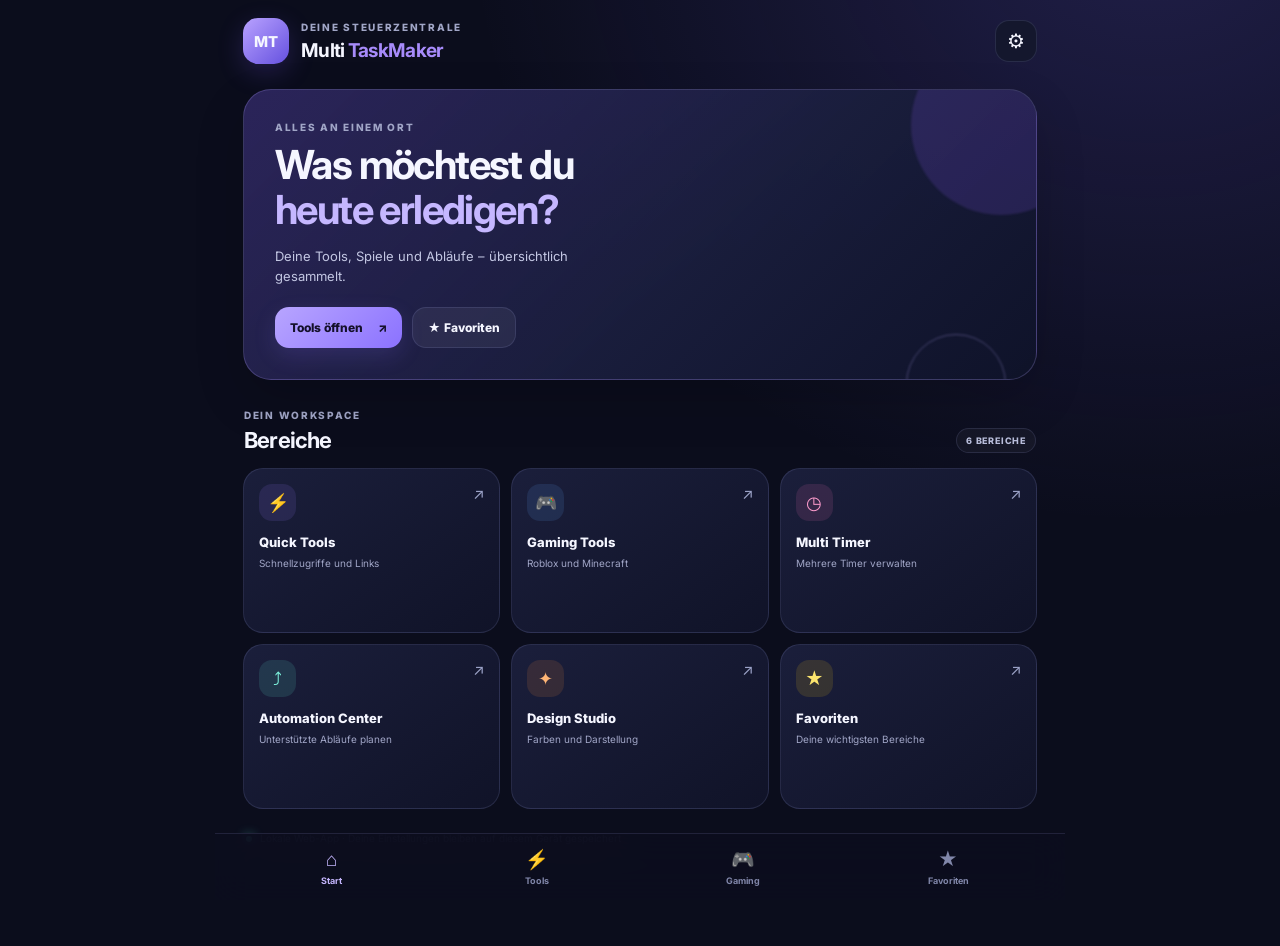
==== index.html @ 3b19aeaa "Add files via upload" ====
<!doctype html>
<html lang="de">
<head>
  <meta charset="utf-8">
  <meta name="viewport" content="width=device-width, initial-scale=1, viewport-fit=cover">
  <meta name="theme-color" content="#11142b">
  <meta name="description" content="Multi TaskMaker – persönliche Schnelltools, Gaming-Profile, Timer und Abläufe.">
  <link rel="manifest" href="manifest.webmanifest">
  <link rel="icon" href="icon.svg" type="image/svg+xml">
  <title>Multi TaskMaker</title>
  <link rel="stylesheet" href="styles.css">
</head>
<body>
  <div class="app-shell">
    <header class="topbar">
      <div class="brand-mark" aria-hidden="true">MT</div>
      <div class="brand-copy">
        <p class="eyebrow">DEINE STEUERZENTRALE</p>
        <h1>Multi <span>TaskMaker</span></h1>
      </div>
      <button class="icon-button" id="open-settings" aria-label="Einstellungen öffnen" title="Einstellungen">⚙</button>
    </header>

    <main>
      <section class="hero">
        <div class="hero-orb orb-one"></div><div class="hero-orb orb-two"></div>
        <p class="eyebrow">ALLES AN EINEM ORT</p>
        <h2>Was möchtest du<br><span>heute erledigen?</span></h2>
        <p class="hero-copy">Deine Tools, Spiele und Abläufe – übersichtlich gesammelt.</p>
        <div class="hero-actions">
          <button class="primary-button" data-view="tools">Tools öffnen <span>↗</span></button>
          <button class="secondary-button" data-view="favorites">★ Favoriten</button>
        </div>
      </section>

      <section class="section-heading">
        <div><p class="eyebrow">DEIN WORKSPACE</p><h2>Bereiche</h2></div>
        <span class="small-pill" id="mode-count">6 BEREICHE</span>
      </section>

      <section class="mode-grid" id="mode-grid">
        <button class="mode-card" data-view="tools"><span class="mode-icon purple">⚡</span><span class="mode-title">Quick Tools</span><span class="mode-desc">Schnellzugriffe und Links</span><span class="card-arrow">↗</span></button>
        <button class="mode-card" data-view="gaming"><span class="mode-icon blue">🎮</span><span class="mode-title">Gaming Tools</span><span class="mode-desc">Roblox und Minecraft</span><span class="card-arrow">↗</span></button>
        <button class="mode-card" data-view="timers"><span class="mode-icon pink">◷</span><span class="mode-title">Multi Timer</span><span class="mode-desc">Mehrere Timer verwalten</span><span class="card-arrow">↗</span></button>
        <button class="mode-card" data-view="automation"><span class="mode-icon teal">⤴</span><span class="mode-title">Automation Center</span><span class="mode-desc">Unterstützte Abläufe planen</span><span class="card-arrow">↗</span></button>
        <button class="mode-card" data-view="appearance"><span class="mode-icon orange">✦</span><span class="mode-title">Design Studio</span><span class="mode-desc">Farben und Darstellung</span><span class="card-arrow">↗</span></button>
        <button class="mode-card" data-view="favorites"><span class="mode-icon gold">★</span><span class="mode-title">Favoriten</span><span class="mode-desc">Deine wichtigsten Bereiche</span><span class="card-arrow">↗</span></button>
      </section>

      <section class="view-panel hidden" id="view-panel" aria-live="polite">
        <div class="view-topline">
          <button class="back-button" id="back-home">← Startseite</button>
          <span class="small-pill" id="view-label">BEREICH</span>
        </div>
        <div id="view-content"></div>
      </section>
      <section class="footer-note">
        <span class="status-dot"></span>
        <span>Lokale Web-App · Deine Einstellungen bleiben auf diesem Gerät gespeichert</span>
      </section>
    </main>

    <nav class="bottom-nav" aria-label="Hauptnavigation">
      <button class="nav-item active" data-view="home"><span>⌂</span>Start</button>
      <button class="nav-item" data-view="tools"><span>⚡</span>Tools</button>
      <button class="nav-item" data-view="gaming"><span>🎮</span>Gaming</button>
      <button class="nav-item" data-view="favorites"><span>★</span>Favoriten</button>
    </nav>
    <div class="toast" id="toast" role="status"></div>
  </div>
  <script src="app.js"></script>
</body>
</html>
---- styles.css ----
@import url('https://fonts.googleapis.com/css2?family=Inter:wght@400;500;600;700;800&display=swap');
:root{--bg:#0b0d1c;--panel:#14172d;--panel2:#191d38;--text:#f5f6ff;--muted:#a1a6c7;--line:rgba(177,184,255,.13);--purple:#a78bfa;--blue:#60a5fa;--pink:#f472b6;--teal:#5eead4;--gold:#facc15;--accent:#a78bfa;--accent2:#6d5ce8;--radius:22px}
*{box-sizing:border-box}html{min-height:100%;background:var(--bg)}body{margin:0;background:radial-gradient(ellipse at 90% -10%,rgba(109,92,232,.22),transparent 42%),var(--bg);color:var(--text);font-family:Inter,-apple-system,BlinkMacSystemFont,"Segoe UI",sans-serif;min-height:100vh}button,input,select,textarea{font:inherit}button{cursor:pointer;color:inherit}.app-shell{max-width:850px;margin:0 auto;padding:calc(18px + env(safe-area-inset-top)) 18px calc(95px + env(safe-area-inset-bottom))}.topbar{display:flex;align-items:center;gap:12px;margin-bottom:25px}.brand-mark{width:46px;height:46px;display:grid;place-items:center;border-radius:15px;background:linear-gradient(135deg,#b9a2ff,#6551df);font-size:15px;font-weight:800;box-shadow:0 8px 26px #7c5cff35}.brand-copy{flex:1}.eyebrow{font-size:10px;letter-spacing:1.7px;color:var(--muted);font-weight:800;margin:0 0 6px}.brand-copy h1{font-size:19px;letter-spacing:-.7px;margin:0}.brand-copy h1 span{color:var(--accent)}.icon-button{width:42px;height:42px;border-radius:14px;border:1px solid var(--line);background:var(--panel);font-size:20px}.hero{position:relative;overflow:hidden;border:1px solid rgba(183,165,255,.23);border-radius:28px;padding:25px 22px 22px;background:linear-gradient(135deg,rgba(83,66,166,.45),rgba(26,30,61,.95) 58%,rgba(15,19,41,.98));box-shadow:0 20px 50px rgba(0,0,0,.16);margin-bottom:29px}.hero h2{font-size:clamp(27px,7vw,38px);line-height:1.12;letter-spacing:-1.6px;margin:10px 0 12px;position:relative}.hero h2 span{color:#c5b7ff}.hero-copy{color:#c3c7e3;font-size:13px;line-height:1.6;max-width:330px;position:relative}.hero-orb{position:absolute;border-radius:50%;filter:blur(1px);pointer-events:none}.orb-one{width:180px;height:180px;background:#8b5cf6;opacity:.17;right:-55px;top:-55px}.orb-two{width:100px;height:100px;border:1px solid #bbaaff55;right:30px;bottom:-55px}.hero-actions{display:flex;gap:10px;flex-wrap:wrap;margin-top:20px;position:relative}.primary-button,.secondary-button,.action-button{border:0;border-radius:14px;padding:12px 15px;font-size:12px;font-weight:800}.primary-button{background:linear-gradient(135deg,#b8a5ff,#8b72ff);color:#14102a;box-shadow:0 8px 22px #8b72ff28}.primary-button span{margin-left:12px}.secondary-button,.action-button{background:rgba(255,255,255,.06);border:1px solid var(--line);color:var(--text)}.section-heading{display:flex;justify-content:space-between;align-items:end;margin:0 1px 15px}.section-heading h2{margin:0;font-size:22px;letter-spacing:-.8px}.small-pill{border:1px solid var(--line);background:rgba(255,255,255,.035);color:#b9bedb;border-radius:99px;padding:6px 9px;font-size:9px;font-weight:800;letter-spacing:.8px}.mode-grid{display:grid;grid-template-columns:repeat(2,minmax(0,1fr));gap:11px}.mode-card{position:relative;text-align:left;min-height:150px;padding:15px;border-radius:20px;border:1px solid var(--line);background:linear-gradient(145deg,rgba(28,32,61,.95),rgba(17,20,41,.95));display:flex;flex-direction:column;align-items:flex-start;transition:transform .15s,border-color .15s}.mode-card:active{transform:scale(.98)}.mode-card:hover{border-color:#a78bfa60}.mode-icon{width:37px;height:37px;border-radius:13px;display:grid;place-items:center;font-size:18px;margin-bottom:13px}.purple{background:#9b7bff20;color:#bba7ff}.blue{background:#60a5fa20;color:#7cb8ff}.pink{background:#f472b620;color:#ff9dce}.teal{background:#5eead420;color:#7df3dd}.orange{background:#fb923c20;color:#ffb575}.gold{background:#facc1520;color:#fce56d}.mode-title{font-size:13px;font-weight:800;margin-bottom:6px}.mode-desc{font-size:10px;color:var(--muted);line-height:1.45;padding-right:8px}.card-arrow{position:absolute;right:14px;top:15px;color:#9ca3c8;font-size:15px}.view-panel{margin-top:24px;padding:19px;border:1px solid var(--line);background:rgba(19,22,45,.95);border-radius:24px;min-height:200px}.hidden{display:none!important}.view-topline{display:flex;align-items:center;justify-content:space-between;margin-bottom:18px}.back-button{background:none;border:0;color:#c6b9ff;font-size:12px;font-weight:700;padding:5px 0}.view-title{font-size:24px;letter-spacing:-1px;margin:0 0 7px}.view-subtitle{font-size:12px;color:var(--muted);line-height:1.6;margin:0 0 20px}.tool-list{display:grid;gap:10px}.tool-row{display:flex;align-items:center;gap:12px;padding:13px;border:1px solid var(--line);background:rgba(255,255,255,.025);border-radius:16px}.tool-row .tool-symbol{width:38px;height:38px;border-radius:12px;display:grid;place-items:center;background:#9b7bff1d;font-size:18px;flex-shrink:0}.tool-main{flex:1;min-width:0}.tool-main strong{display:block;font-size:12px;margin-bottom:4px}.tool-main small{display:block;color:var(--muted);font-size:10px;line-height:1.4}.tool-actions{display:flex;gap:6px;align-items:center}.mini-button{border:1px solid var(--line);background:#ffffff08;border-radius:10px;padding:8px 9px;font-size:11px}.mini-button.fav{color:#fce56d}.field{display:grid;gap:7px;margin:12px 0}.field label{font-size:11px;color:#c4c8e1;font-weight:700}.field input,.field select,.field textarea{width:100%;padding:12px;border-radius:12px;border:1px solid var(--line);background:#0e1125;color:var(--text);outline:none}.field input:focus,.field select:focus,.field textarea:focus{border-color:#a78bfa}.form-row{display:grid;grid-template-columns:1fr 1fr;gap:10px}.inline-actions{display:flex;gap:8px;flex-wrap:wrap;margin:14px 0}.empty-state{padding:23px 12px;text-align:center;border:1px dashed #858ab833;border-radius:16px;color:var(--muted);font-size:12px;line-height:1.6}.timer-display{font-size:33px;font-weight:800;letter-spacing:-1px;font-variant-numeric:tabular-nums}.timer-card{padding:15px;border-radius:17px;border:1px solid var(--line);background:#ffffff04}.timer-top{display:flex;justify-content:space-between;gap:10px;align-items:center}.timer-name{font-size:13px;font-weight:800}.timer-controls{display:flex;gap:7px;flex-wrap:wrap;margin-top:12px}.footer-note{display:flex;align-items:center;gap:8px;color:#777fa6;font-size:10px;line-height:1.5;margin:22px 3px 5px}.status-dot{width:6px;height:6px;border-radius:50%;background:#5eead4;box-shadow:0 0 12px #5eead4}.bottom-nav{position:fixed;z-index:10;left:50%;transform:translateX(-50%);bottom:0;width:min(100%,850px);padding:10px 14px calc(10px + env(safe-area-inset-bottom));background:rgba(12,14,30,.92);backdrop-filter:blur(18px);border-top:1px solid var(--line);display:flex;justify-content:space-around}.nav-item{min-width:60px;border:0;background:transparent;color:#8187aa;font-size:9px;font-weight:700;display:flex;flex-direction:column;align-items:center;gap:4px;padding:4px 9px}.nav-item span{font-size:19px}.nav-item.active{color:#c4b5fd}.toast{position:fixed;z-index:20;bottom:calc(82px + env(safe-area-inset-bottom));left:50%;transform:translate(-50%,12px);opacity:0;pointer-events:none;background:#e9e4ff;color:#1b1632;border-radius:12px;padding:11px 15px;font-size:12px;font-weight:800;box-shadow:0 8px 30px #0005;transition:.2s;max-width:90%;text-align:center}.toast.show{opacity:1;transform:translate(-50%,0)}.theme-blue{--accent:#60a5fa;--accent2:#2563eb}.theme-neon{--accent:#22d3ee;--accent2:#2563eb}.theme-purple{--accent:#a78bfa;--accent2:#6d5ce8}.note-box{border-radius:14px;padding:13px;background:#facc1510;border:1px solid #facc1526;color:#e9dba4;font-size:11px;line-height:1.55;margin:12px 0}.favorite-grid{display:grid;grid-template-columns:repeat(2,minmax(0,1fr));gap:9px}.favorite-tile{padding:14px;border:1px solid var(--line);background:#ffffff05;border-radius:15px;text-align:left}.favorite-tile strong{display:block;font-size:12px;margin:7px 0 4px}.favorite-tile small{font-size:10px;color:var(--muted)}.switch-row{display:flex;align-items:center;justify-content:space-between;padding:13px 0;border-bottom:1px solid var(--line);font-size:12px}.switch-row input{accent-color:var(--accent);width:18px;height:18px}
@media(min-width:620px){.app-shell{padding-left:28px;padding-right:28px}.hero{padding:31px}.mode-grid{grid-template-columns:repeat(3,minmax(0,1fr))}.mode-card{min-height:165px}.view-panel{padding:24px}.hero h2{font-size:40px}}
@media(max-width:360px){.app-shell{padding-left:12px;padding-right:12px}.mode-grid{gap:8px}.mode-card{padding:12px}.hero{padding:20px}.form-row{grid-template-columns:1fr}}
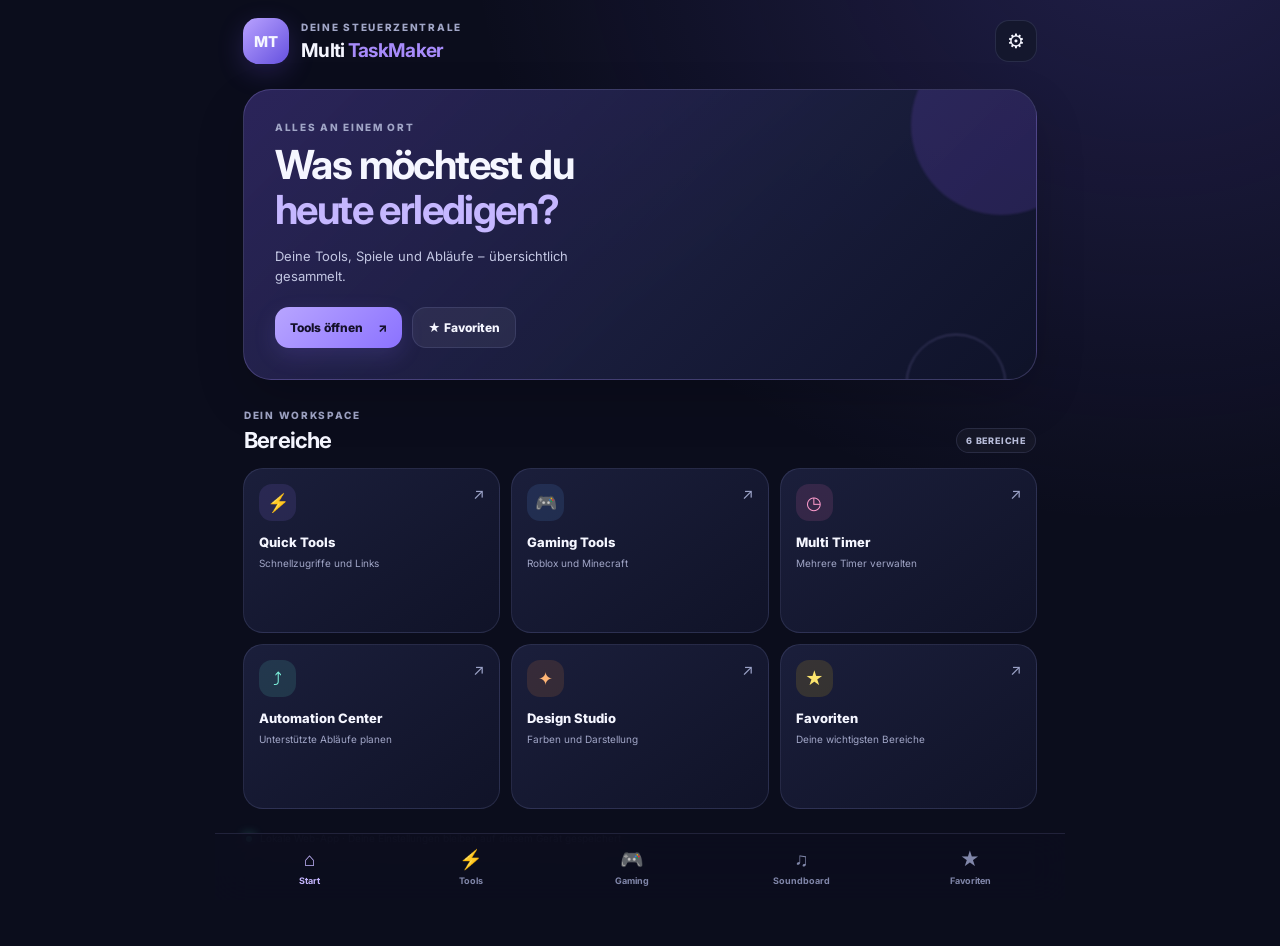
==== commit efde80cc: "Add Soundboard button to navigation" ====
--- a/index.html
+++ b/index.html
@@ -64,6 +64,7 @@
       <button class="nav-item active" data-view="home"><span>⌂</span>Start</button>
       <button class="nav-item" data-view="tools"><span>⚡</span>Tools</button>
       <button class="nav-item" data-view="gaming"><span>🎮</span>Gaming</button>
+    <button class="nav-item" data-view="soundboard"><span>♫</span>Soundboard</button>
       <button class="nav-item" data-view="favorites"><span>★</span>Favoriten</button>
     </nav>
     <div class="toast" id="toast" role="status"></div>
